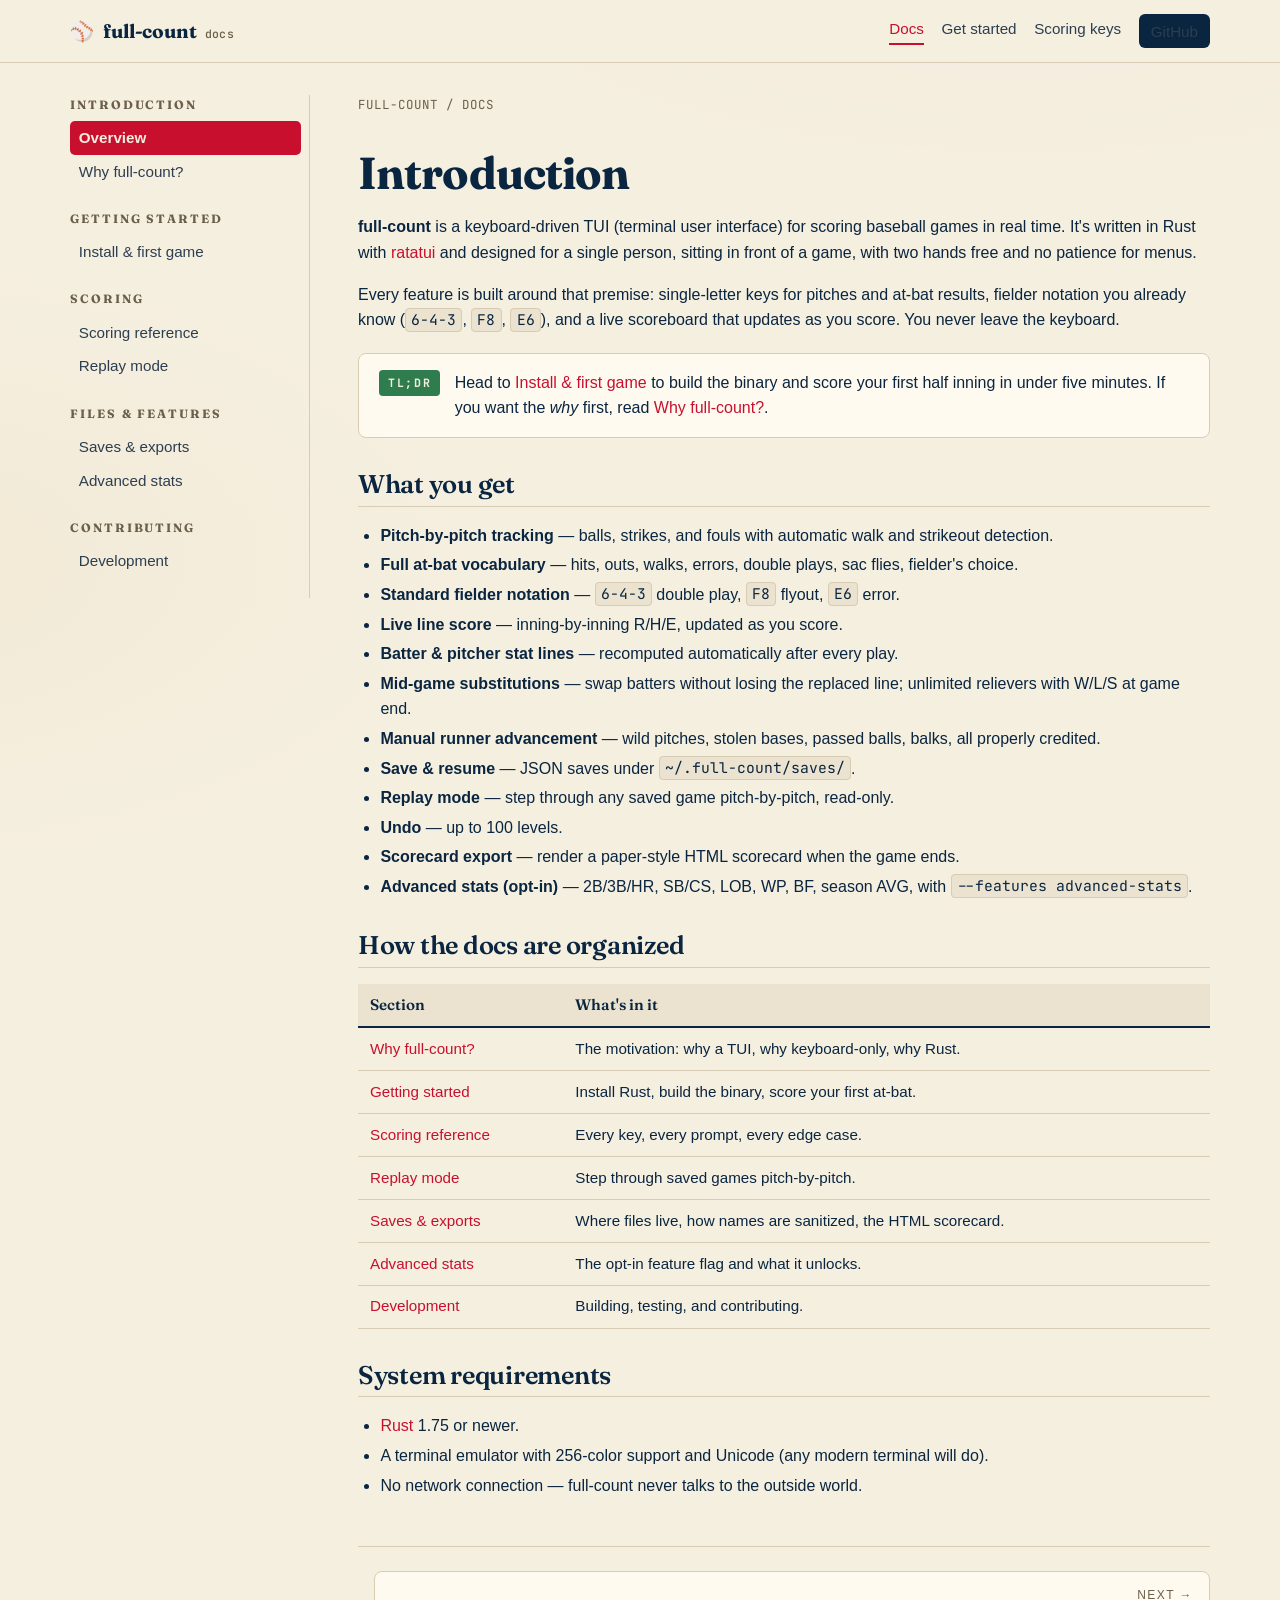
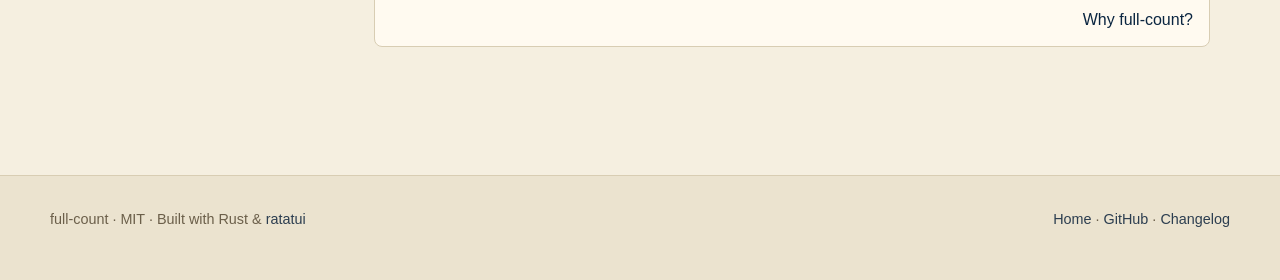
==== docs/guide/index.html @ 08a3c0c8 "add docs" ====
<!doctype html>
<html lang="en">
<head>
  <meta charset="utf-8" />
  <meta name="viewport" content="width=device-width, initial-scale=1" />
  <title>Introduction · full-count docs</title>
  <meta name="description" content="What full-count is, how it works, and how to get around the docs." />
  <link rel="icon" href="data:image/svg+xml;utf8,<svg xmlns='http://www.w3.org/2000/svg' viewBox='0 0 32 32'><text y='26' font-size='28'>⚾</text></svg>" />
  <link rel="preconnect" href="https://fonts.googleapis.com" />
  <link rel="preconnect" href="https://fonts.gstatic.com" crossorigin />
  <link href="https://fonts.googleapis.com/css2?family=Fraunces:ital,opsz,wght@0,9..144,400..800;1,9..144,400..700&family=JetBrains+Mono:wght@400;600;700&display=swap" rel="stylesheet" />
  <link rel="stylesheet" href="../assets/styles.css" />
</head>
<body>
  <header class="site-header">
    <div class="site-header__inner">
      <a class="brand" href="../"><span class="brand__dot">⚾</span> full-count <span class="brand__tag">docs</span></a>
      <nav class="nav">
        <a href="./" class="active">Docs</a>
        <a href="./getting-started.html">Get started</a>
        <a href="./scoring.html">Scoring keys</a>
        <a class="nav__gh" href="https://github.com/jakenherman/full-count" aria-label="GitHub repository">GitHub</a>
      </nav>
    </div>
  </header>

  <main class="docs">
    <aside class="sidebar" aria-label="Docs navigation">
      <div class="sidebar__group">
        <p class="sidebar__heading">Introduction</p>
        <ul>
          <li><a href="./" class="active">Overview</a></li>
          <li><a href="./why.html">Why full-count?</a></li>
        </ul>
      </div>
      <div class="sidebar__group">
        <p class="sidebar__heading">Getting started</p>
        <ul>
          <li><a href="./getting-started.html">Install &amp; first game</a></li>
        </ul>
      </div>
      <div class="sidebar__group">
        <p class="sidebar__heading">Scoring</p>
        <ul>
          <li><a href="./scoring.html">Scoring reference</a></li>
          <li><a href="./replay.html">Replay mode</a></li>
        </ul>
      </div>
      <div class="sidebar__group">
        <p class="sidebar__heading">Files &amp; features</p>
        <ul>
          <li><a href="./saves.html">Saves &amp; exports</a></li>
          <li><a href="./advanced-stats.html">Advanced stats</a></li>
        </ul>
      </div>
      <div class="sidebar__group">
        <p class="sidebar__heading">Contributing</p>
        <ul>
          <li><a href="./development.html">Development</a></li>
        </ul>
      </div>
    </aside>

    <article class="content">
      <p class="breadcrumbs"><a href="../">full-count</a> / Docs</p>
      <h1>Introduction</h1>

      <p>
        <strong>full-count</strong> is a keyboard-driven TUI (terminal user interface) for scoring baseball games
        in real time. It's written in Rust with
        <a href="https://github.com/ratatui-org/ratatui">ratatui</a> and designed for a single person, sitting in
        front of a game, with two hands free and no patience for menus.
      </p>

      <p>
        Every feature is built around that premise: single-letter keys for pitches and at-bat results,
        fielder notation you already know (<code>6-4-3</code>, <code>F8</code>, <code>E6</code>), and a live
        scoreboard that updates as you score. You never leave the keyboard.
      </p>

      <div class="callout callout--tip">
        <span class="callout__mark">TL;DR</span>
        <div>
          <p>
            Head to <a href="./getting-started.html">Install &amp; first game</a> to build the binary and
            score your first half inning in under five minutes. If you want the <em>why</em> first,
            read <a href="./why.html">Why full-count?</a>.
          </p>
        </div>
      </div>

      <h2>What you get</h2>

      <ul>
        <li><strong>Pitch-by-pitch tracking</strong> — balls, strikes, and fouls with automatic walk and strikeout detection.</li>
        <li><strong>Full at-bat vocabulary</strong> — hits, outs, walks, errors, double plays, sac flies, fielder's choice.</li>
        <li><strong>Standard fielder notation</strong> — <code>6-4-3</code> double play, <code>F8</code> flyout, <code>E6</code> error.</li>
        <li><strong>Live line score</strong> — inning-by-inning R/H/E, updated as you score.</li>
        <li><strong>Batter &amp; pitcher stat lines</strong> — recomputed automatically after every play.</li>
        <li><strong>Mid-game substitutions</strong> — swap batters without losing the replaced line; unlimited relievers with W/L/S at game end.</li>
        <li><strong>Manual runner advancement</strong> — wild pitches, stolen bases, passed balls, balks, all properly credited.</li>
        <li><strong>Save &amp; resume</strong> — JSON saves under <code>~/.full-count/saves/</code>.</li>
        <li><strong>Replay mode</strong> — step through any saved game pitch-by-pitch, read-only.</li>
        <li><strong>Undo</strong> — up to 100 levels.</li>
        <li><strong>Scorecard export</strong> — render a paper-style HTML scorecard when the game ends.</li>
        <li><strong>Advanced stats (opt-in)</strong> — 2B/3B/HR, SB/CS, LOB, WP, BF, season AVG, with <code>--features advanced-stats</code>.</li>
      </ul>

      <h2>How the docs are organized</h2>

      <table>
        <thead><tr><th>Section</th><th>What's in it</th></tr></thead>
        <tbody>
          <tr><td><a href="./why.html">Why full-count?</a></td><td>The motivation: why a TUI, why keyboard-only, why Rust.</td></tr>
          <tr><td><a href="./getting-started.html">Getting started</a></td><td>Install Rust, build the binary, score your first at-bat.</td></tr>
          <tr><td><a href="./scoring.html">Scoring reference</a></td><td>Every key, every prompt, every edge case.</td></tr>
          <tr><td><a href="./replay.html">Replay mode</a></td><td>Step through saved games pitch-by-pitch.</td></tr>
          <tr><td><a href="./saves.html">Saves &amp; exports</a></td><td>Where files live, how names are sanitized, the HTML scorecard.</td></tr>
          <tr><td><a href="./advanced-stats.html">Advanced stats</a></td><td>The opt-in feature flag and what it unlocks.</td></tr>
          <tr><td><a href="./development.html">Development</a></td><td>Building, testing, and contributing.</td></tr>
        </tbody>
      </table>

      <h2>System requirements</h2>
      <ul>
        <li><a href="https://rustup.rs/">Rust</a> 1.75 or newer.</li>
        <li>A terminal emulator with 256-color support and Unicode (any modern terminal will do).</li>
        <li>No network connection — full-count never talks to the outside world.</li>
      </ul>

      <div class="pager">
        <span></span>
        <a class="pager__next" href="./why.html">
          <span class="pager__dir">Next →</span>
          Why full-count?
        </a>
      </div>
    </article>
  </main>

  <footer class="site-footer">
    <div class="site-footer__inner">
      <div>full-count · MIT · Built with Rust &amp; <a href="https://github.com/ratatui-org/ratatui">ratatui</a></div>
      <div>
        <a href="../">Home</a> ·
        <a href="https://github.com/jakenherman/full-count">GitHub</a> ·
        <a href="./development.html#changelog">Changelog</a>
      </div>
    </div>
  </footer>
</body>
</html>
---- docs/assets/styles.css ----
/* ==========================================================================
   full-count documentation site
   Baseball / newsprint aesthetic: cream paper, navy ink, red stitching
   ========================================================================== */

:root {
  --bg: #f5efe0;
  --bg-soft: #ebe3cf;
  --bg-card: #fffaf0;
  --ink: #0a2540;
  --ink-soft: #2c3e50;
  --muted: #6b5f4a;
  --line: #d8cdb3;
  --red: #c8102e;
  --red-soft: #e94560;
  --gold: #d4a85a;
  --ok: #2f7d4f;
  --code-bg: #0d1b2a;
  --code-ink: #eadfbf;
  --code-muted: #9aa6b2;
  --font-display: "Fraunces", "Iowan Old Style", "Palatino", "Georgia", serif;
  --font-body: -apple-system, BlinkMacSystemFont, "Segoe UI", Roboto, "Helvetica Neue", Arial, sans-serif;
  --font-mono: "JetBrains Mono", ui-monospace, "SF Mono", "Menlo", "Consolas", monospace;
  --shadow-sm: 0 1px 2px rgba(10, 37, 64, 0.08), 0 1px 3px rgba(10, 37, 64, 0.06);
  --shadow-md: 0 6px 18px rgba(10, 37, 64, 0.1), 0 2px 4px rgba(10, 37, 64, 0.06);
  --radius: 8px;
  --max: 1180px;
}

*,
*::before,
*::after {
  box-sizing: border-box;
}

html {
  -webkit-text-size-adjust: 100%;
  scroll-behavior: smooth;
}

body {
  margin: 0;
  background:
    radial-gradient(1200px 600px at 80% -10%, rgba(200, 16, 46, 0.04), transparent 60%),
    radial-gradient(1000px 500px at -10% 30%, rgba(212, 168, 90, 0.08), transparent 60%),
    var(--bg);
  color: var(--ink);
  font-family: var(--font-body);
  font-size: 16px;
  line-height: 1.6;
  -webkit-font-smoothing: antialiased;
}

a {
  color: var(--red);
  text-decoration: none;
  border-bottom: 1px solid transparent;
  transition: color 120ms ease, border-color 120ms ease;
}

a:hover {
  color: var(--ink);
  border-bottom-color: var(--red);
}

h1, h2, h3, h4 {
  font-family: var(--font-display);
  font-weight: 600;
  letter-spacing: -0.01em;
  color: var(--ink);
  line-height: 1.15;
  margin: 2rem 0 1rem;
}

h1 { font-size: clamp(2rem, 3.5vw, 2.9rem); font-weight: 700; letter-spacing: -0.02em; }
h2 { font-size: 1.6rem; border-bottom: 1px solid var(--line); padding-bottom: 0.4rem; }
h3 { font-size: 1.2rem; }
h4 { font-size: 1rem; font-variant-caps: all-small-caps; letter-spacing: 0.08em; color: var(--muted); }

p { margin: 0 0 1rem; }

code, pre, kbd {
  font-family: var(--font-mono);
  font-size: 0.92em;
}

:not(pre) > code {
  background: var(--bg-soft);
  border: 1px solid var(--line);
  border-radius: 4px;
  padding: 0.1em 0.35em;
  color: var(--ink);
  white-space: nowrap;
}

pre {
  background: var(--code-bg);
  color: var(--code-ink);
  padding: 1rem 1.1rem;
  border-radius: var(--radius);
  overflow-x: auto;
  line-height: 1.55;
  font-size: 0.88rem;
  box-shadow: var(--shadow-sm);
  border: 1px solid rgba(0, 0, 0, 0.6);
}

pre code {
  background: none;
  border: none;
  padding: 0;
  color: inherit;
  white-space: pre;
}

/* Comment lines inside pre blocks (lines starting with #) — use <span class="c"> */
pre .c { color: var(--code-muted); font-style: italic; }
pre .k { color: #f6c177; }   /* keyword */
pre .s { color: #9ccfd8; }   /* string */
pre .n { color: #c4a7e7; }   /* flag */

kbd {
  display: inline-block;
  background: linear-gradient(180deg, #fffdf5 0%, #efe7cf 100%);
  color: var(--ink);
  border: 1px solid var(--line);
  border-bottom-width: 2px;
  border-radius: 5px;
  padding: 0.05em 0.45em;
  font-size: 0.82em;
  font-weight: 600;
  line-height: 1.4;
  box-shadow: 0 1px 0 rgba(10, 37, 64, 0.08);
  white-space: nowrap;
}

blockquote {
  margin: 1.25rem 0;
  padding: 0.6rem 1rem;
  background: var(--bg-card);
  border-left: 4px solid var(--red);
  border-radius: 0 var(--radius) var(--radius) 0;
  color: var(--ink-soft);
}

hr {
  border: 0;
  height: 1px;
  background: var(--line);
  margin: 2.5rem 0;
}

ul, ol { padding-left: 1.4rem; }
li { margin: 0.25rem 0; }

table {
  border-collapse: collapse;
  margin: 1rem 0 1.5rem;
  width: 100%;
  font-size: 0.95rem;
}
th, td {
  border-bottom: 1px solid var(--line);
  padding: 0.55rem 0.75rem;
  text-align: left;
  vertical-align: top;
}
th {
  background: var(--bg-soft);
  font-family: var(--font-display);
  font-weight: 600;
  border-bottom: 2px solid var(--ink);
}
tbody tr:hover { background: rgba(200, 16, 46, 0.04); }

/* ---------- Site chrome ---------- */

.site-header {
  position: sticky;
  top: 0;
  z-index: 40;
  background: rgba(245, 239, 224, 0.92);
  backdrop-filter: saturate(1.4) blur(8px);
  -webkit-backdrop-filter: saturate(1.4) blur(8px);
  border-bottom: 1px solid var(--line);
}

.site-header__inner {
  max-width: var(--max);
  margin: 0 auto;
  padding: 0.85rem 1.25rem;
  display: flex;
  align-items: center;
  gap: 1.5rem;
}

.brand {
  display: inline-flex;
  align-items: baseline;
  gap: 0.5rem;
  font-family: var(--font-display);
  font-weight: 700;
  font-size: 1.2rem;
  color: var(--ink);
  letter-spacing: -0.01em;
  border: none;
}
.brand:hover { color: var(--red); }
.brand__dot {
  color: var(--red);
  margin-right: 0.1rem;
}
.brand__tag {
  font-family: var(--font-mono);
  font-size: 0.72rem;
  color: var(--muted);
  font-weight: 500;
  letter-spacing: 0.04em;
}

.nav {
  display: flex;
  gap: 1.1rem;
  margin-left: auto;
  align-items: center;
  font-size: 0.95rem;
}
.nav a {
  color: var(--ink-soft);
  border-bottom: 2px solid transparent;
  padding-bottom: 2px;
  font-weight: 500;
}
.nav a:hover { color: var(--red); border-bottom-color: var(--red); }
.nav a.active { color: var(--red); border-bottom-color: var(--red); }

.nav__gh {
  display: inline-flex;
  align-items: center;
  gap: 0.4rem;
  background: var(--ink);
  color: var(--bg);
  padding: 0.4rem 0.75rem;
  border-radius: 6px;
  font-weight: 600;
}
.nav__gh:hover { background: var(--red); color: var(--bg); border-bottom-color: transparent; }

.site-footer {
  margin-top: 4rem;
  padding: 2rem 1.25rem 3rem;
  border-top: 1px solid var(--line);
  background: var(--bg-soft);
  color: var(--muted);
  font-size: 0.9rem;
}
.site-footer__inner {
  max-width: var(--max);
  margin: 0 auto;
  display: flex;
  flex-wrap: wrap;
  gap: 1rem;
  justify-content: space-between;
  align-items: center;
}
.site-footer a { color: var(--ink-soft); }

/* ---------- Landing page ---------- */

.hero {
  padding: 4rem 1.25rem 3rem;
  max-width: var(--max);
  margin: 0 auto;
  display: grid;
  grid-template-columns: 1.05fr 0.95fr;
  gap: 3rem;
  align-items: center;
}

.hero__eyebrow {
  display: inline-block;
  font-family: var(--font-mono);
  font-size: 0.78rem;
  letter-spacing: 0.14em;
  text-transform: uppercase;
  color: var(--red);
  background: rgba(200, 16, 46, 0.08);
  border: 1px solid rgba(200, 16, 46, 0.25);
  padding: 0.3rem 0.65rem;
  border-radius: 999px;
  margin-bottom: 1rem;
}

.hero h1 {
  margin: 0 0 1rem;
  font-size: clamp(2.4rem, 5.2vw, 4rem);
  font-weight: 700;
  line-height: 1.02;
}

.hero h1 em {
  font-style: italic;
  color: var(--red);
}

.hero__lede {
  font-size: 1.2rem;
  color: var(--ink-soft);
  max-width: 34rem;
  margin-bottom: 1.75rem;
}

.hero__cta {
  display: flex;
  gap: 0.75rem;
  flex-wrap: wrap;
  margin-bottom: 1.25rem;
}

.btn {
  display: inline-flex;
  align-items: center;
  gap: 0.45rem;
  padding: 0.75rem 1.1rem;
  border-radius: 8px;
  font-weight: 600;
  font-size: 0.98rem;
  border: 1px solid transparent;
  cursor: pointer;
  transition: transform 120ms ease, background 120ms ease, color 120ms ease, box-shadow 120ms ease;
}
.btn:hover { transform: translateY(-1px); border-bottom-color: transparent; }

.btn--primary {
  background: var(--ink);
  color: var(--bg);
  box-shadow: var(--shadow-sm);
}
.btn--primary:hover { background: var(--red); color: var(--bg); }

.btn--ghost {
  background: transparent;
  color: var(--ink);
  border-color: var(--ink);
}
.btn--ghost:hover { background: var(--ink); color: var(--bg); }

.hero__meta {
  font-family: var(--font-mono);
  font-size: 0.82rem;
  color: var(--muted);
  display: flex;
  gap: 1.25rem;
  flex-wrap: wrap;
}
.hero__meta span::before {
  content: "●";
  color: var(--gold);
  margin-right: 0.4rem;
}

.hero__art {
  background: var(--code-bg);
  color: var(--code-ink);
  padding: 1.5rem 1.25rem;
  border-radius: 14px;
  box-shadow: var(--shadow-md);
  font-family: var(--font-mono);
  font-size: 0.78rem;
  line-height: 1.35;
  overflow-x: auto;
  position: relative;
  border: 1px solid rgba(0, 0, 0, 0.5);
}
.hero__art::before {
  content: "● ● ●";
  position: absolute;
  top: 10px;
  left: 14px;
  color: #556274;
  font-size: 0.6rem;
  letter-spacing: 0.4em;
}
.hero__art pre {
  background: none;
  padding: 1.2rem 0 0;
  box-shadow: none;
  border: none;
  color: inherit;
  font-size: inherit;
}

/* Simple fake scoreboard used in hero */
.scorebug {
  margin-top: 1rem;
  padding-top: 0.9rem;
  border-top: 1px dashed rgba(212, 168, 90, 0.3);
  display: grid;
  grid-template-columns: auto repeat(9, 1fr) auto auto auto;
  gap: 0.35rem;
  font-size: 0.72rem;
  color: var(--code-ink);
}
.scorebug .label { color: var(--gold); font-weight: 700; }
.scorebug .row-team { color: #eadfbf; }
.scorebug .tot { color: #fff; font-weight: 700; }

.section {
  max-width: var(--max);
  margin: 0 auto;
  padding: 3rem 1.25rem;
}

.section__title {
  font-family: var(--font-display);
  font-size: 0.82rem;
  font-weight: 700;
  letter-spacing: 0.22em;
  text-transform: uppercase;
  color: var(--red);
  margin: 0 0 0.5rem;
  border: 0;
}

.section__headline {
  font-family: var(--font-display);
  font-size: clamp(1.7rem, 3.2vw, 2.4rem);
  font-weight: 700;
  margin: 0 0 1.5rem;
  letter-spacing: -0.015em;
  max-width: 32rem;
}

.features {
  display: grid;
  grid-template-columns: repeat(auto-fit, minmax(250px, 1fr));
  gap: 1rem;
}

.feature {
  background: var(--bg-card);
  border: 1px solid var(--line);
  border-radius: var(--radius);
  padding: 1.25rem;
  transition: transform 150ms ease, box-shadow 150ms ease;
}
.feature:hover {
  transform: translateY(-2px);
  box-shadow: var(--shadow-md);
  border-color: var(--gold);
}
.feature__icon {
  font-family: var(--font-mono);
  font-size: 0.72rem;
  color: var(--red);
  letter-spacing: 0.1em;
  text-transform: uppercase;
  font-weight: 700;
  margin-bottom: 0.4rem;
}
.feature h3 {
  margin: 0 0 0.4rem;
  font-size: 1.1rem;
}
.feature p { margin: 0; color: var(--ink-soft); font-size: 0.95rem; }

/* Key-reference grid used on scoring pages */
.keygrid {
  display: grid;
  grid-template-columns: repeat(auto-fill, minmax(220px, 1fr));
  gap: 0.65rem;
  margin: 1.25rem 0 2rem;
}
.keygrid__item {
  display: flex;
  align-items: baseline;
  gap: 0.65rem;
  background: var(--bg-card);
  border: 1px solid var(--line);
  border-left: 3px solid var(--red);
  padding: 0.55rem 0.75rem;
  border-radius: 6px;
  font-size: 0.95rem;
}
.keygrid__item kbd { min-width: 2.1rem; text-align: center; }

.two-col {
  display: grid;
  grid-template-columns: 1fr 1fr;
  gap: 2rem;
  align-items: start;
}

.callout {
  background: var(--bg-card);
  border: 1px solid var(--line);
  border-radius: var(--radius);
  padding: 1rem 1.25rem;
  margin: 1.25rem 0;
  display: flex;
  gap: 0.9rem;
  align-items: flex-start;
}
.callout__mark {
  font-family: var(--font-mono);
  font-size: 0.72rem;
  font-weight: 700;
  letter-spacing: 0.15em;
  text-transform: uppercase;
  color: var(--bg);
  background: var(--red);
  padding: 0.25rem 0.55rem;
  border-radius: 4px;
  flex-shrink: 0;
}
.callout--tip .callout__mark { background: var(--ok); }
.callout--note .callout__mark { background: var(--gold); color: var(--ink); }
.callout p:last-child { margin-bottom: 0; }

.bigcta {
  margin: 3rem auto 1rem;
  max-width: var(--max);
  padding: 2.25rem 2rem;
  border: 1px solid var(--line);
  border-radius: 14px;
  background: linear-gradient(135deg, var(--ink) 0%, #112d4e 100%);
  color: var(--bg);
  display: grid;
  grid-template-columns: 1.1fr auto;
  align-items: center;
  gap: 2rem;
}
.bigcta h2 { color: var(--bg); border: none; margin: 0 0 0.4rem; font-size: 1.6rem; }
.bigcta p { margin: 0; opacity: 0.85; }
.bigcta a { color: var(--bg); }

/* ---------- Docs / guide layout ---------- */

.docs {
  max-width: var(--max);
  margin: 0 auto;
  padding: 2rem 1.25rem 4rem;
  display: grid;
  grid-template-columns: 240px minmax(0, 1fr);
  gap: 3rem;
  align-items: start;
}

.sidebar {
  position: sticky;
  top: 4.5rem;
  font-size: 0.95rem;
  padding-right: 0.5rem;
  border-right: 1px solid var(--line);
}

.sidebar__group {
  margin-bottom: 1.25rem;
}

.sidebar__heading {
  font-family: var(--font-display);
  font-size: 0.75rem;
  letter-spacing: 0.16em;
  text-transform: uppercase;
  color: var(--muted);
  font-weight: 700;
  margin: 0 0 0.45rem;
}

.sidebar ul {
  list-style: none;
  padding: 0;
  margin: 0;
}
.sidebar li { margin: 0; }
.sidebar a {
  display: block;
  padding: 0.3rem 0.55rem;
  border-radius: 5px;
  border: none;
  color: var(--ink-soft);
}
.sidebar a:hover {
  background: var(--bg-soft);
  color: var(--ink);
  border-bottom: none;
}
.sidebar a.active {
  background: var(--red);
  color: var(--bg);
  font-weight: 600;
}

.content { min-width: 0; }

.content h1:first-child { margin-top: 0; }

.breadcrumbs {
  font-family: var(--font-mono);
  font-size: 0.78rem;
  letter-spacing: 0.08em;
  text-transform: uppercase;
  color: var(--muted);
  margin-bottom: 0.75rem;
}
.breadcrumbs a { color: var(--muted); }
.breadcrumbs a:hover { color: var(--red); }

.pager {
  margin-top: 3rem;
  padding-top: 1.5rem;
  border-top: 1px solid var(--line);
  display: flex;
  justify-content: space-between;
  gap: 1rem;
}
.pager a {
  flex: 1;
  display: block;
  padding: 0.85rem 1rem;
  border: 1px solid var(--line);
  border-radius: var(--radius);
  color: var(--ink);
  background: var(--bg-card);
  transition: border-color 120ms ease, transform 120ms ease;
}
.pager a:hover {
  border-color: var(--red);
  border-bottom-color: var(--red);
  transform: translateY(-1px);
}
.pager__dir {
  display: block;
  font-size: 0.75rem;
  color: var(--muted);
  text-transform: uppercase;
  letter-spacing: 0.12em;
  margin-bottom: 0.15rem;
}
.pager__next { text-align: right; }

/* ---------- Mobile ---------- */

@media (max-width: 860px) {
  .hero {
    grid-template-columns: 1fr;
    gap: 2rem;
    padding: 2.5rem 1.25rem 1.5rem;
  }
  .two-col { grid-template-columns: 1fr; gap: 1rem; }
  .bigcta { grid-template-columns: 1fr; gap: 1rem; text-align: center; }

  .docs {
    grid-template-columns: 1fr;
    gap: 1rem;
  }
  .sidebar {
    position: static;
    border-right: none;
    border: 1px solid var(--line);
    border-radius: var(--radius);
    padding: 0.75rem 1rem;
    background: var(--bg-card);
  }

  .nav__gh { padding: 0.3rem 0.6rem; font-size: 0.85rem; }
  .nav { gap: 0.7rem; font-size: 0.9rem; }
}
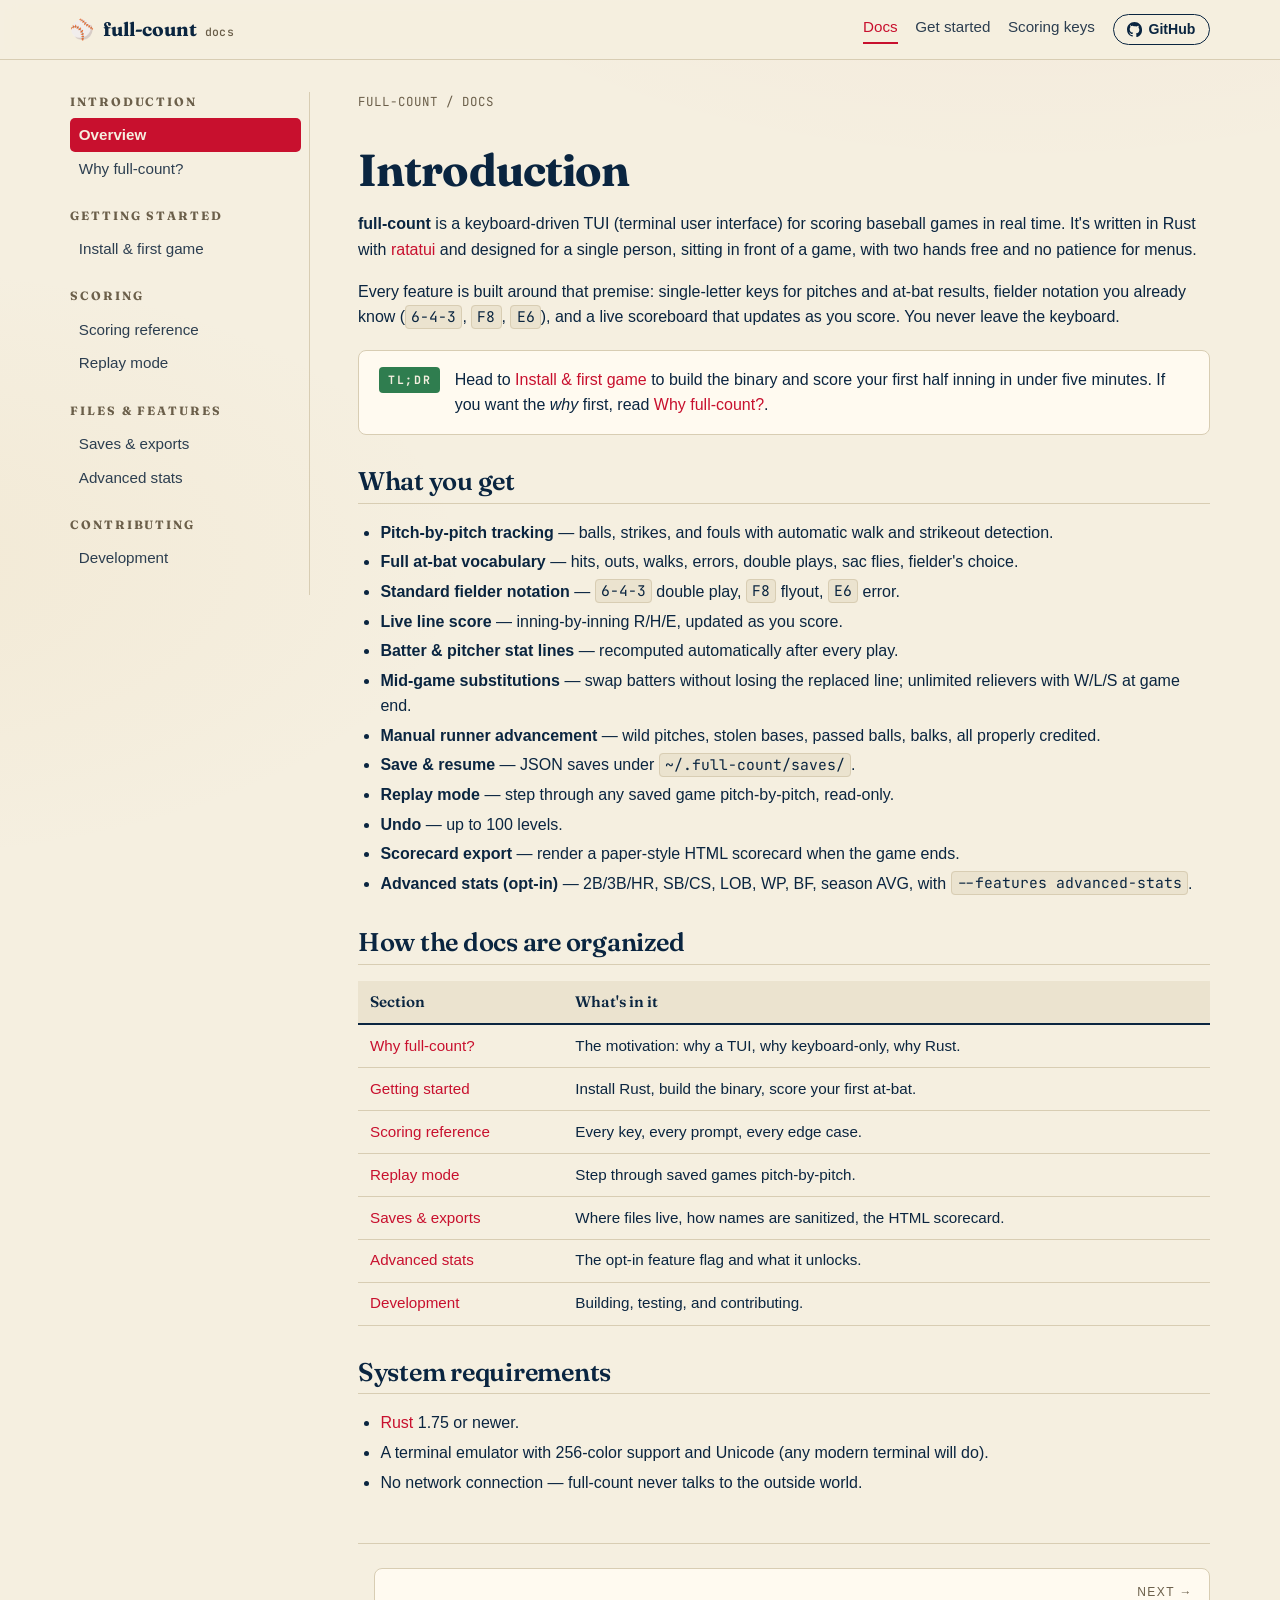
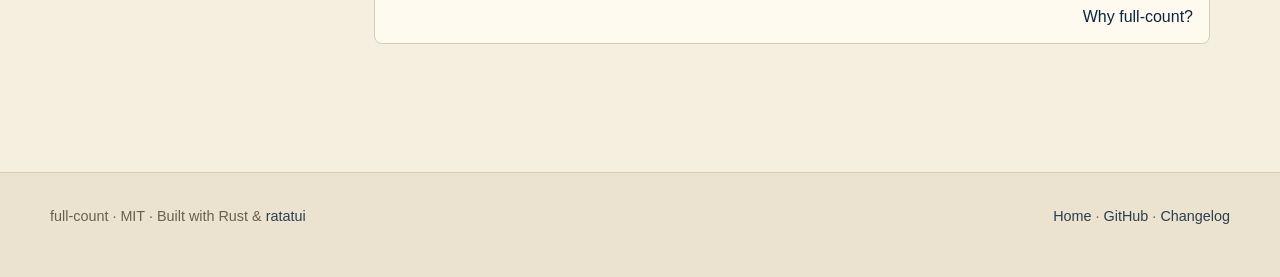
==== commit 65137563: "set up releaseplz" ====
--- a/docs/guide/index.html
+++ b/docs/guide/index.html
@@ -19,7 +19,10 @@
         <a href="./" class="active">Docs</a>
         <a href="./getting-started.html">Get started</a>
         <a href="./scoring.html">Scoring keys</a>
-        <a class="nav__gh" href="https://github.com/jakenherman/full-count" aria-label="GitHub repository">GitHub</a>
+        <a class="nav__gh" href="https://github.com/jakenherman/full-count" aria-label="GitHub repository">
+          <svg viewBox="0 0 16 16" fill="currentColor" aria-hidden="true"><path d="M8 0C3.58 0 0 3.58 0 8a8 8 0 0 0 5.47 7.59c.4.074.547-.174.547-.386 0-.19-.007-.693-.011-1.36-2.226.483-2.696-1.073-2.696-1.073-.364-.924-.888-1.17-.888-1.17-.725-.495.055-.485.055-.485.801.056 1.222.823 1.222.823.712 1.22 1.868.868 2.324.663.072-.516.279-.868.507-1.068-1.777-.2-3.644-.888-3.644-3.953 0-.873.313-1.587.823-2.147-.083-.202-.357-1.015.078-2.117 0 0 .672-.215 2.2.82A7.66 7.66 0 0 1 8 4.46c.68.003 1.364.092 2.003.27 1.527-1.035 2.197-.82 2.197-.82.437 1.102.163 1.915.08 2.117.513.56.823 1.274.823 2.147 0 3.073-1.87 3.75-3.653 3.947.287.247.543.735.543 1.48 0 1.07-.01 1.932-.01 2.195 0 .214.144.463.55.385A8 8 0 0 0 16 8c0-4.42-3.58-8-8-8z"/></svg>
+          GitHub
+        </a>
       </nav>
     </div>
   </header>
--- a/docs/assets/styles.css
+++ b/docs/assets/styles.css
@@ -234,17 +234,31 @@
 .nav a:hover { color: var(--red); border-bottom-color: var(--red); }
 .nav a.active { color: var(--red); border-bottom-color: var(--red); }
 
-.nav__gh {
+.nav a.nav__gh {
   display: inline-flex;
   align-items: center;
   gap: 0.4rem;
+  background: transparent;
+  color: var(--ink);
+  padding: 0.4rem 0.85rem;
+  border: 1px solid var(--ink);
+  border-radius: 999px;
+  font-weight: 600;
+  font-size: 0.88rem;
+  line-height: 1.2;
+  transition: background 120ms ease, color 120ms ease, border-color 120ms ease, transform 120ms ease;
+}
+.nav a.nav__gh svg {
+  width: 15px;
+  height: 15px;
+  flex-shrink: 0;
+}
+.nav a.nav__gh:hover {
   background: var(--ink);
   color: var(--bg);
-  padding: 0.4rem 0.75rem;
-  border-radius: 6px;
-  font-weight: 600;
-}
-.nav__gh:hover { background: var(--red); color: var(--bg); border-bottom-color: transparent; }
+  border-color: var(--ink);
+  transform: translateY(-1px);
+}
 
 .site-footer {
   margin-top: 4rem;
@@ -664,6 +678,7 @@
     background: var(--bg-card);
   }
 
-  .nav__gh { padding: 0.3rem 0.6rem; font-size: 0.85rem; }
+  .nav a.nav__gh { padding: 0.3rem 0.65rem; font-size: 0.8rem; }
+  .nav a.nav__gh svg { width: 13px; height: 13px; }
   .nav { gap: 0.7rem; font-size: 0.9rem; }
 }
